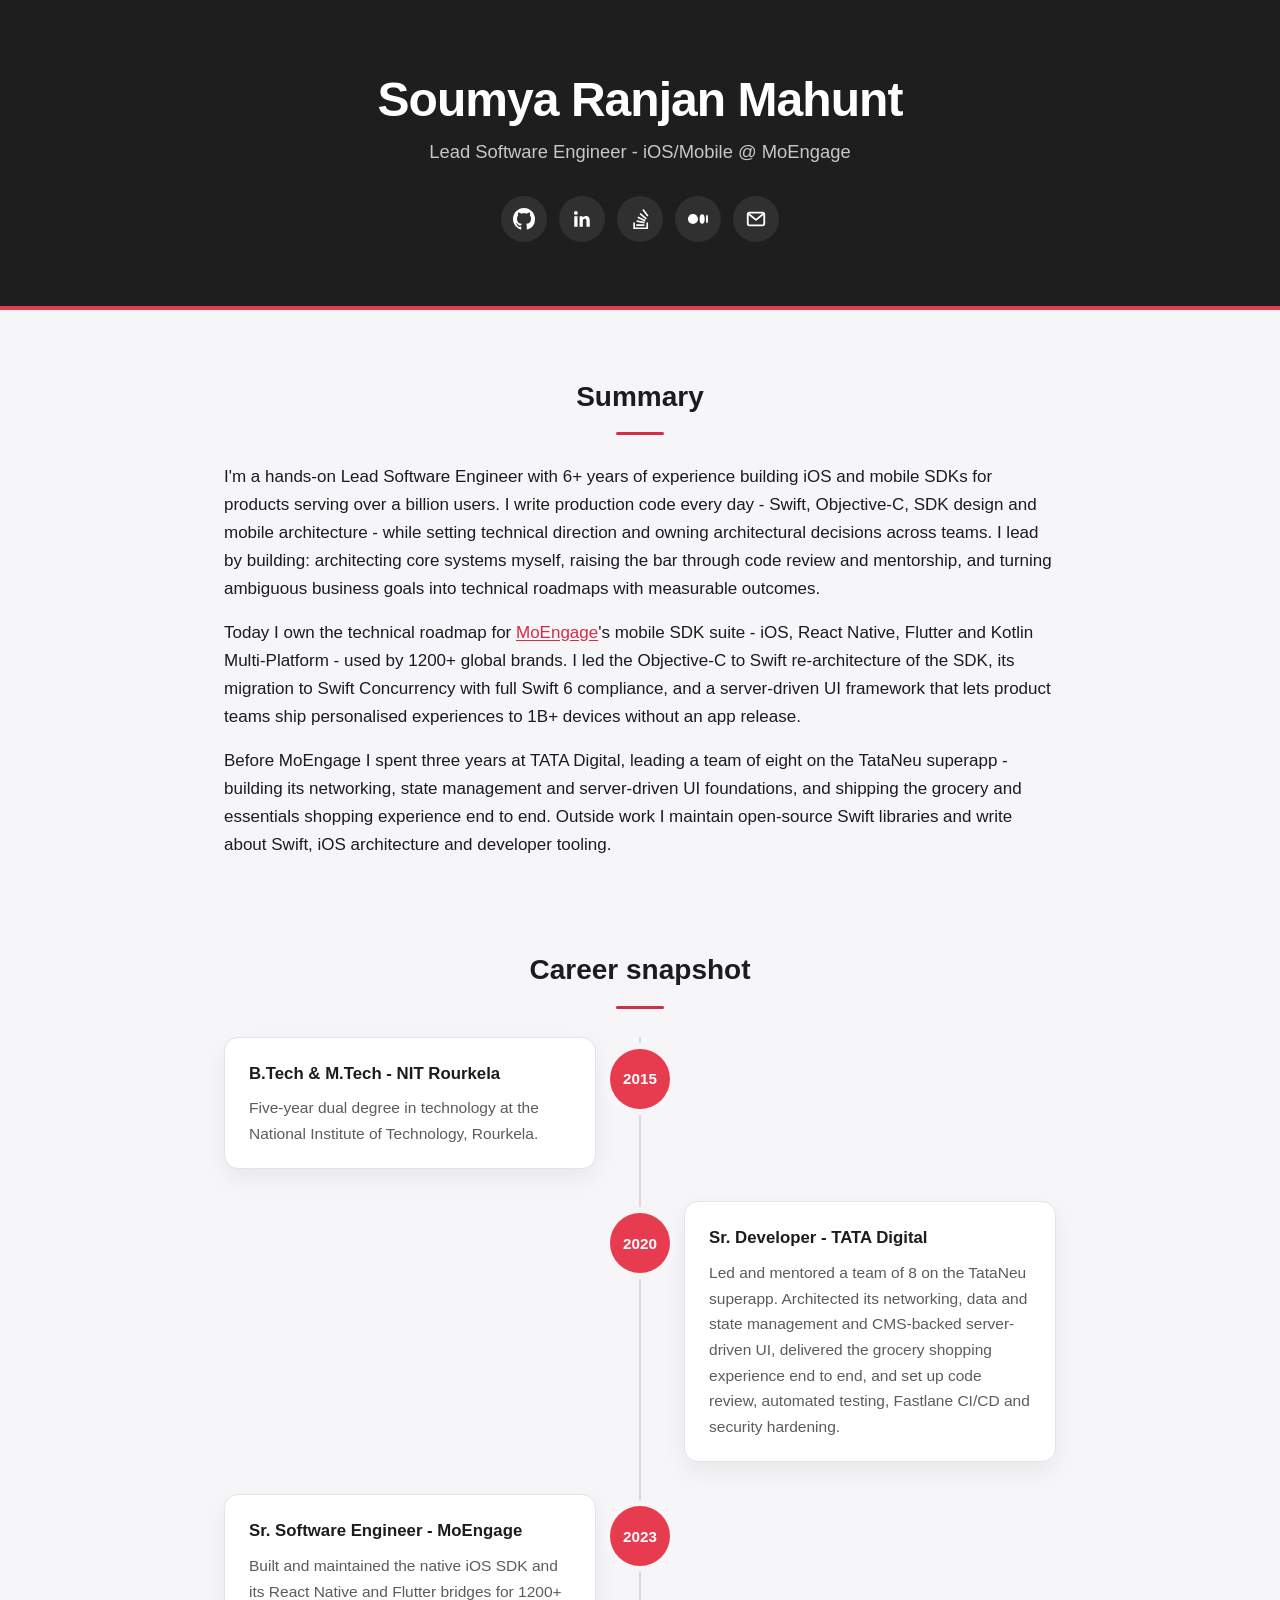
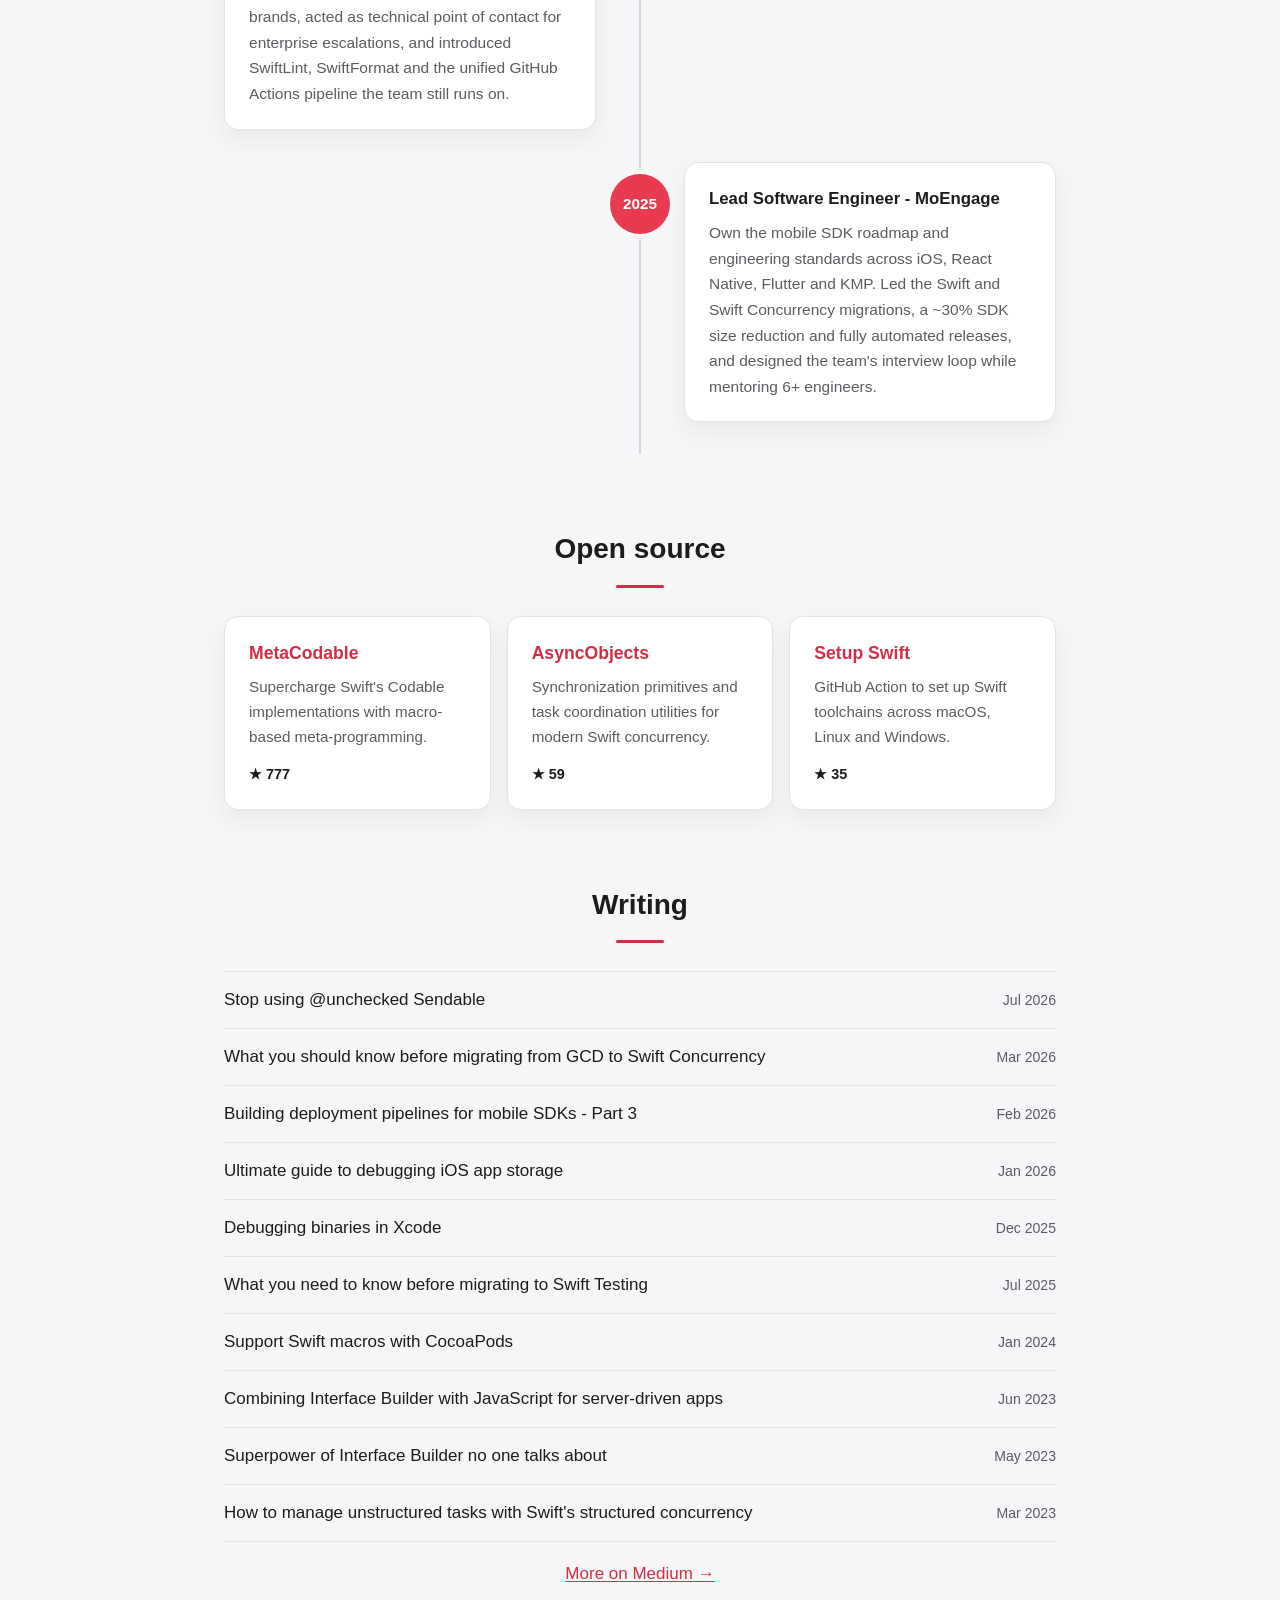
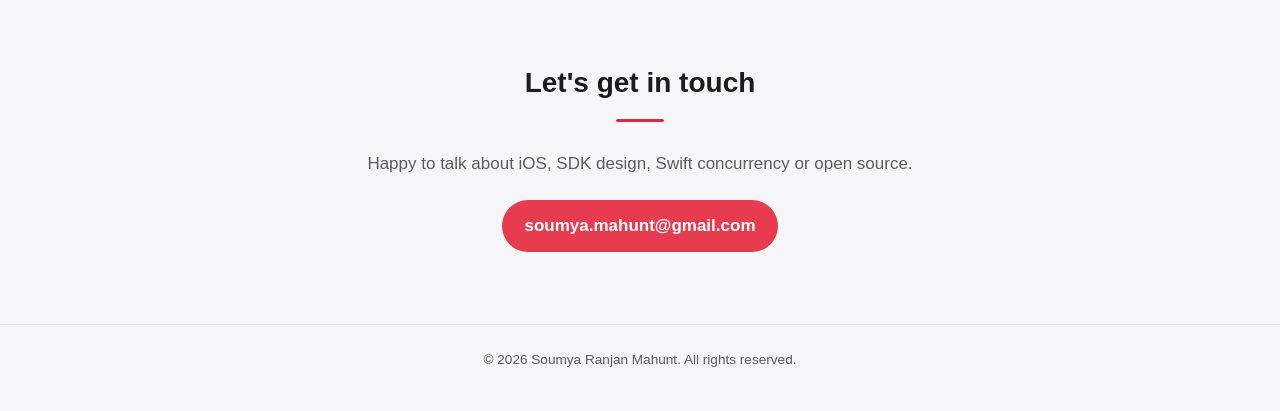
==== index.html @ 9315986a "Update site from soumyamahunt/resume@72ed7e2" ====
<!DOCTYPE html>
<html lang="en">

<head>
  <meta charset="utf-8">
  <meta name="viewport" content="width=device-width, initial-scale=1">
  <title>Soumya Ranjan Mahunt</title>
  <meta name="description" content="Lead Software Engineer - iOS/Mobile at MoEngage. Swift, SDK design and mobile architecture for products serving 1B+ users.">
  <meta property="og:type" content="profile">
  <meta property="og:title" content="Soumya Ranjan Mahunt - Lead Software Engineer, iOS/Mobile">
  <meta property="og:description" content="Swift, SDK design and mobile architecture for products serving 1B+ users.">
  <meta name="color-scheme" content="light dark">
  <link rel="icon" href="data:image/svg+xml,%3Csvg xmlns='http://www.w3.org/2000/svg' viewBox='0 0 32 32'%3E%3Crect width='32' height='32' rx='7' fill='%23e73b50'/%3E%3Ctext x='16' y='22' font-family='system-ui,sans-serif' font-size='15' font-weight='700' fill='white' text-anchor='middle'%3ESM%3C/text%3E%3C/svg%3E">
  <link rel="stylesheet" href="styles.css">
</head>

<body>
  <header class="hero">
    <h1>Soumya Ranjan Mahunt</h1>
    <p class="role">Lead Software Engineer - iOS/Mobile @ MoEngage</p>
    <nav class="social" aria-label="Profiles">
      <a href="https://github.com/soumyamahunt" aria-label="GitHub" rel="noopener noreferrer">
        <svg viewBox="0 0 16 16" aria-hidden="true"><path fill="currentColor" d="M8 0C3.58 0 0 3.58 0 8c0 3.54 2.29 6.53 5.47 7.59.4.07.55-.17.55-.38 0-.19-.01-.82-.01-1.49-2.01.37-2.53-.49-2.69-.94-.09-.23-.48-.94-.82-1.13-.28-.15-.68-.52-.01-.53.63-.01 1.08.58 1.23.82.72 1.21 1.87.87 2.33.66.07-.52.28-.87.51-1.07-1.78-.2-3.64-.89-3.64-3.95 0-.87.31-1.59.82-2.15-.08-.2-.36-1.02.08-2.12 0 0 .67-.21 2.2.82.64-.18 1.32-.27 2-.27.68 0 1.36.09 2 .27 1.53-1.04 2.2-.82 2.2-.82.44 1.1.16 1.92.08 2.12.51.56.82 1.27.82 2.15 0 3.07-1.87 3.75-3.65 3.95.29.25.54.73.54 1.48 0 1.07-.01 1.93-.01 2.2 0 .21.15.46.55.38A8.013 8.013 0 0016 8c0-4.42-3.58-8-8-8z"/></svg>
      </a>
      <a href="https://www.linkedin.com/in/soumya-ranjan-mahunt-2a4ab2148/" aria-label="LinkedIn" rel="noopener noreferrer">
        <svg viewBox="0 0 24 24" aria-hidden="true"><path fill="currentColor" d="M20.45 20.45h-3.56v-5.57c0-1.33-.02-3.04-1.85-3.04-1.85 0-2.14 1.45-2.14 2.94v5.67H9.35V9h3.41v1.56h.05c.48-.9 1.64-1.85 3.37-1.85 3.6 0 4.27 2.37 4.27 5.46v6.28zM5.34 7.43a2.06 2.06 0 110-4.13 2.06 2.06 0 010 4.13zM7.12 20.45H3.56V9h3.56v11.45z"/></svg>
      </a>
      <a href="https://stackoverflow.com/users/13225760/soumya-mahunt" aria-label="Stack Overflow" rel="noopener noreferrer">
        <svg viewBox="0 0 24 24" aria-hidden="true"><path fill="currentColor" d="M18.99 21.3v-5.36h1.78V23H4.7v-7.06h1.78v5.36h12.51zM8.08 15.04l8.75 1.83.37-1.76-8.75-1.83-.37 1.76zm1.15-4.19l8.1 3.78.75-1.62-8.1-3.78-.75 1.62zm2.25-3.97l6.87 5.71 1.14-1.37-6.87-5.71-1.14 1.37zM15.91 1l-1.44 1.07 5.33 7.17 1.44-1.07L15.91 1zM7.87 19.5h8.93v-1.8H7.87v1.8z"/></svg>
      </a>
      <a href="https://soumyamahunt.medium.com/" aria-label="Medium" rel="noopener noreferrer">
        <svg viewBox="0 0 24 24" aria-hidden="true"><circle cx="6.5" cy="12" r="5.5" fill="currentColor"/><ellipse cx="16.5" cy="12" rx="2.8" ry="5.2" fill="currentColor"/><ellipse cx="21.8" cy="12" rx="1.1" ry="4.6" fill="currentColor"/></svg>
      </a>
      <a href="mailto:soumya.mahunt@gmail.com" aria-label="Email">
        <svg viewBox="0 0 24 24" aria-hidden="true"><rect x="3" y="5" width="18" height="14" rx="2" fill="none" stroke="currentColor" stroke-width="2"/><path d="M3.5 6l8.5 7 8.5-7" fill="none" stroke="currentColor" stroke-width="2" stroke-linejoin="round"/></svg>
      </a>
    </nav>
  </header>

  <main>
    <section id="summary">
      <h2>Summary</h2>
      <p>
        I'm a hands-on Lead Software Engineer with 6+ years of experience building iOS and mobile SDKs for products serving
        over a billion users. I write production code every day - Swift, Objective-C, SDK design and mobile architecture -
        while setting technical direction and owning architectural decisions across teams. I lead by building: architecting
        core systems myself, raising the bar through code review and mentorship, and turning ambiguous business goals into
        technical roadmaps with measurable outcomes.
      </p>
      <p>
        Today I own the technical roadmap for <a href="https://www.moengage.com/" rel="noopener noreferrer">MoEngage</a>'s
        mobile SDK suite - iOS, React Native, Flutter and Kotlin Multi-Platform - used by 1200+ global brands. I led the
        Objective-C to Swift re-architecture of the SDK, its migration to Swift Concurrency with full Swift 6 compliance,
        and a server-driven UI framework that lets product teams ship personalised experiences to 1B+ devices without an
        app release.
      </p>
      <p>
        Before MoEngage I spent three years at TATA Digital, leading a team of eight on the TataNeu superapp - building its
        networking, state management and server-driven UI foundations, and shipping the grocery and essentials shopping
        experience end to end. Outside work I maintain open-source Swift libraries and write about Swift, iOS architecture
        and developer tooling.
      </p>
    </section>

    <section id="career">
      <h2>Career snapshot</h2>
      <ol class="timeline">
        <li>
          <span class="year">2015</span>
          <div class="card">
            <h3>B.Tech &amp; M.Tech - NIT Rourkela</h3>
            <p>Five-year dual degree in technology at the National Institute of Technology, Rourkela.</p>
          </div>
        </li>
        <li>
          <span class="year">2020</span>
          <div class="card">
            <h3>Sr. Developer - TATA Digital</h3>
            <p>
              Led and mentored a team of 8 on the TataNeu superapp. Architected its networking, data and state management
              and CMS-backed server-driven UI, delivered the grocery shopping experience end to end, and set up code review,
              automated testing, Fastlane CI/CD and security hardening.
            </p>
          </div>
        </li>
        <li>
          <span class="year">2023</span>
          <div class="card">
            <h3>Sr. Software Engineer - MoEngage</h3>
            <p>
              Built and maintained the native iOS SDK and its React Native and Flutter bridges for 1200+ brands, acted as
              technical point of contact for enterprise escalations, and introduced SwiftLint, SwiftFormat and the unified
              GitHub Actions pipeline the team still runs on.
            </p>
          </div>
        </li>
        <li>
          <span class="year">2025</span>
          <div class="card">
            <h3>Lead Software Engineer - MoEngage</h3>
            <p>
              Own the mobile SDK roadmap and engineering standards across iOS, React Native, Flutter and KMP. Led the Swift
              and Swift Concurrency migrations, a ~30% SDK size reduction and fully automated releases, and designed the
              team's interview loop while mentoring 6+ engineers.
            </p>
          </div>
        </li>
      </ol>
    </section>

    <section id="open-source">
      <h2>Open source</h2>
      <div class="projects">
        <a class="project" href="https://github.com/SwiftyLab/MetaCodable" rel="noopener noreferrer">
          <h3>MetaCodable</h3>
          <p>Supercharge Swift's Codable implementations with macro-based meta-programming.</p>
          <span class="stars" data-repo="SwiftyLab/MetaCodable">★ 777</span>
        </a>
        <a class="project" href="https://github.com/SwiftyLab/AsyncObjects" rel="noopener noreferrer">
          <h3>AsyncObjects</h3>
          <p>Synchronization primitives and task coordination utilities for modern Swift concurrency.</p>
          <span class="stars" data-repo="SwiftyLab/AsyncObjects">★ 59</span>
        </a>
        <a class="project" href="https://github.com/SwiftyLab/setup-swift" rel="noopener noreferrer">
          <h3>Setup Swift</h3>
          <p>GitHub Action to set up Swift toolchains across macOS, Linux and Windows.</p>
          <span class="stars" data-repo="SwiftyLab/setup-swift">★ 35</span>
        </a>
      </div>
    </section>

    <section id="writing">
      <h2>Writing</h2>
      <ul class="posts">
        <li><a href="https://soumyamahunt.medium.com/stop-using-unchecked-sendable-2e00bd6cb122" rel="noopener noreferrer">Stop using @unchecked Sendable</a><time datetime="2026-07">Jul 2026</time></li>
        <li><a href="https://soumyamahunt.medium.com/what-you-should-know-before-migrating-from-gcd-to-swift-concurrency-74d4d9b2c4e1" rel="noopener noreferrer">What you should know before migrating from GCD to Swift Concurrency</a><time datetime="2026-03">Mar 2026</time></li>
        <li><a href="https://medium.com/life-at-moengage/building-deployment-pipelines-for-mobile-sdks-part-3-3d4da6b915b4" rel="noopener noreferrer">Building deployment pipelines for mobile SDKs - Part 3</a><time datetime="2026-02">Feb 2026</time></li>
        <li><a href="https://soumyamahunt.medium.com/ultimate-guide-to-debugging-ios-app-storage-159b0c798f82" rel="noopener noreferrer">Ultimate guide to debugging iOS app storage</a><time datetime="2026-01">Jan 2026</time></li>
        <li><a href="https://soumyamahunt.medium.com/debugging-binaries-in-xcode-c40625a2ed5b" rel="noopener noreferrer">Debugging binaries in Xcode</a><time datetime="2025-12">Dec 2025</time></li>
        <li><a href="https://soumyamahunt.medium.com/what-you-need-to-know-before-migrating-to-swift-testing-b9c1d749ebd5" rel="noopener noreferrer">What you need to know before migrating to Swift Testing</a><time datetime="2025-07">Jul 2025</time></li>
        <li><a href="https://soumyamahunt.medium.com/support-swift-macros-with-cocoapods-3911f9317042" rel="noopener noreferrer">Support Swift macros with CocoaPods</a><time datetime="2024-01">Jan 2024</time></li>
        <li><a href="https://medium.com/better-programming/combining-interface-builder-with-javascript-for-server-driven-apps-c1f907c1294" rel="noopener noreferrer">Combining Interface Builder with JavaScript for server-driven apps</a><time datetime="2023-06">Jun 2023</time></li>
        <li><a href="https://itnext.io/superpower-of-interface-builder-no-one-talks-about-430c5ffcc6e1" rel="noopener noreferrer">Superpower of Interface Builder no one talks about</a><time datetime="2023-05">May 2023</time></li>
        <li><a href="https://itnext.io/how-to-manage-unstructured-tasks-with-swifts-structured-concurrency-6cc4329b4d13" rel="noopener noreferrer">How to manage unstructured tasks with Swift's structured concurrency</a><time datetime="2023-03">Mar 2023</time></li>
      </ul>
      <p class="more"><a href="https://soumyamahunt.medium.com/" rel="noopener noreferrer">More on Medium →</a></p>
    </section>

    <section id="contact">
      <h2>Let's get in touch</h2>
      <p>Happy to talk about iOS, SDK design, Swift concurrency or open source.</p>
      <a class="button" href="mailto:soumya.mahunt@gmail.com">soumya.mahunt@gmail.com</a>
    </section>
  </main>

  <footer>© 2026 Soumya Ranjan Mahunt. All rights reserved.</footer>

  <script>
    // Refresh star counts from GitHub; the static values remain if this fails.
    document.querySelectorAll('.stars[data-repo]').forEach(function (el) {
      fetch('https://api.github.com/repos/' + el.dataset.repo)
        .then(function (r) { return r.ok ? r.json() : null; })
        .then(function (d) { if (d && typeof d.stargazers_count === 'number') el.textContent = '★ ' + d.stargazers_count; })
        .catch(function () {});
    });
  </script>
</body>

</html>
---- styles.css ----
:root {
  --bg: #f6f6f8;
  --surface: #ffffff;
  --text: #1c1c1e;
  --muted: #5b5b61;
  --border: #e4e4e7;
  --accent: #d12f45;
  --line: #d9d9de;
  --shadow: 0 10px 24px rgba(0, 0, 0, 0.06);
  --hero-bg: #1e1e1e;
  --hero-text: #ffffff;
  --hero-muted: #c7c7cc;
}

@media (prefers-color-scheme: dark) {
  :root {
    --bg: #111113;
    --surface: #1b1b1f;
    --text: #ececef;
    --muted: #a1a1a8;
    --border: #2c2c31;
    --accent: #ff5a6e;
    --line: #34343a;
    --shadow: none;
    --hero-bg: #1b1b1f;
  }
}

* {
  box-sizing: border-box;
}

html {
  -webkit-text-size-adjust: 100%;
  scroll-behavior: smooth;
}

body {
  margin: 0;
  background: var(--bg);
  color: var(--text);
  font: 17px/1.65 -apple-system, BlinkMacSystemFont, "Segoe UI", Roboto, "Helvetica Neue", Arial, sans-serif;
}

a {
  color: var(--accent);
  text-underline-offset: 2px;
}

/* Hero */

.hero {
  padding: 72px 16px 64px;
  background: var(--hero-bg);
  color: var(--hero-text);
  text-align: center;
  border-bottom: 4px solid #e73b50;
}

.hero h1 {
  margin: 0;
  font-size: clamp(2rem, 6vw, 3rem);
  line-height: 1.15;
  letter-spacing: -0.02em;
}

.role {
  margin: 10px 0 0;
  font-size: 1.15rem;
  color: var(--hero-muted);
}

.social {
  display: flex;
  justify-content: center;
  flex-wrap: wrap;
  gap: 12px;
  margin-top: 28px;
}

.social a {
  display: grid;
  place-items: center;
  width: 46px;
  height: 46px;
  border-radius: 50%;
  background: rgba(255, 255, 255, 0.08);
  color: var(--hero-text);
  transition: background 0.15s;
}

.social a:hover {
  background: #e73b50;
}

.social svg {
  width: 22px;
  height: 22px;
}

/* Sections */

main {
  max-width: 880px;
  margin: 0 auto;
  padding: 0 24px;
}

section {
  padding: 64px 0 8px;
}

section > h2 {
  margin: 0 0 28px;
  font-size: 1.75rem;
  text-align: center;
}

section > h2::after {
  content: "";
  display: block;
  width: 48px;
  height: 3px;
  margin: 12px auto 0;
  border-radius: 2px;
  background: var(--accent);
}

#summary p {
  margin: 0 0 16px;
}

/* Career timeline */

.timeline {
  position: relative;
  margin: 0;
  padding: 0;
  list-style: none;
}

.timeline::before {
  content: "";
  position: absolute;
  top: 0;
  bottom: 0;
  left: 50%;
  width: 2px;
  margin-left: -1px;
  background: var(--line);
}

.timeline li {
  position: relative;
  width: 50%;
  padding: 0 44px 32px 0;
}

.timeline li:nth-child(even) {
  margin-left: 50%;
  padding: 0 0 32px 44px;
}

.year {
  position: absolute;
  top: 12px;
  right: -30px;
  z-index: 1;
  display: grid;
  place-items: center;
  width: 60px;
  height: 60px;
  border-radius: 50%;
  background: #e73b50;
  color: #ffffff;
  font-weight: 800;
  font-size: 0.95rem;
  box-shadow: 0 0 0 6px var(--bg);
}

.timeline li:nth-child(even) .year {
  right: auto;
  left: -30px;
}

.card {
  padding: 22px 24px;
  border: 1px solid var(--border);
  border-radius: 14px;
  background: var(--surface);
  box-shadow: var(--shadow);
}

.card h3 {
  margin: 0 0 8px;
  font-size: 1.05rem;
}

.card p {
  margin: 0;
  color: var(--muted);
  font-size: 0.97rem;
}

/* Open source */

.projects {
  display: grid;
  grid-template-columns: repeat(auto-fit, minmax(230px, 1fr));
  gap: 16px;
}

.project {
  display: flex;
  flex-direction: column;
  padding: 22px 24px;
  border: 1px solid var(--border);
  border-radius: 14px;
  background: var(--surface);
  box-shadow: var(--shadow);
  color: inherit;
  text-decoration: none;
  transition: border-color 0.15s, transform 0.15s;
}

.project:hover {
  border-color: var(--accent);
  transform: translateY(-2px);
}

.project h3 {
  margin: 0 0 6px;
  font-size: 1.1rem;
  color: var(--accent);
}

.project p {
  flex: 1;
  margin: 0 0 14px;
  color: var(--muted);
  font-size: 0.95rem;
}

.stars {
  font-size: 0.9rem;
  font-weight: 600;
}

/* Writing */

.posts {
  margin: 0;
  padding: 0;
  list-style: none;
  border-top: 1px solid var(--border);
}

.posts li {
  display: flex;
  gap: 16px;
  align-items: baseline;
  justify-content: space-between;
  padding: 14px 0;
  border-bottom: 1px solid var(--border);
}

.posts a {
  color: var(--text);
  font-weight: 500;
  text-decoration: none;
}

.posts a:hover {
  color: var(--accent);
  text-decoration: underline;
}

.posts time {
  flex: none;
  color: var(--muted);
  font-size: 0.88rem;
  font-variant-numeric: tabular-nums;
}

.more {
  margin: 18px 0 0;
  text-align: center;
}

/* Contact */

#contact {
  padding-bottom: 72px;
  text-align: center;
}

#contact p {
  margin: 0 0 22px;
  color: var(--muted);
}

.button {
  display: inline-block;
  padding: 12px 22px;
  border-radius: 999px;
  background: #e73b50;
  color: #ffffff;
  font-weight: 600;
  text-decoration: none;
  overflow-wrap: anywhere;
}

.button:hover {
  background: #cf2c41;
}

footer {
  padding: 24px 16px 40px;
  border-top: 1px solid var(--border);
  color: var(--muted);
  font-size: 0.85rem;
  text-align: center;
}

@media (max-width: 720px) {
  body {
    font-size: 16px;
  }

  main {
    padding: 0 16px;
  }

  section {
    padding-top: 52px;
  }

  .timeline::before {
    left: 24px;
  }

  .timeline li,
  .timeline li:nth-child(even) {
    width: auto;
    margin-left: 0;
    padding: 0 0 24px 64px;
  }

  .year,
  .timeline li:nth-child(even) .year {
    top: 0;
    left: 0;
    right: auto;
    width: 48px;
    height: 48px;
    font-size: 0.82rem;
  }

  .posts li {
    flex-direction: column;
    gap: 2px;
  }
}
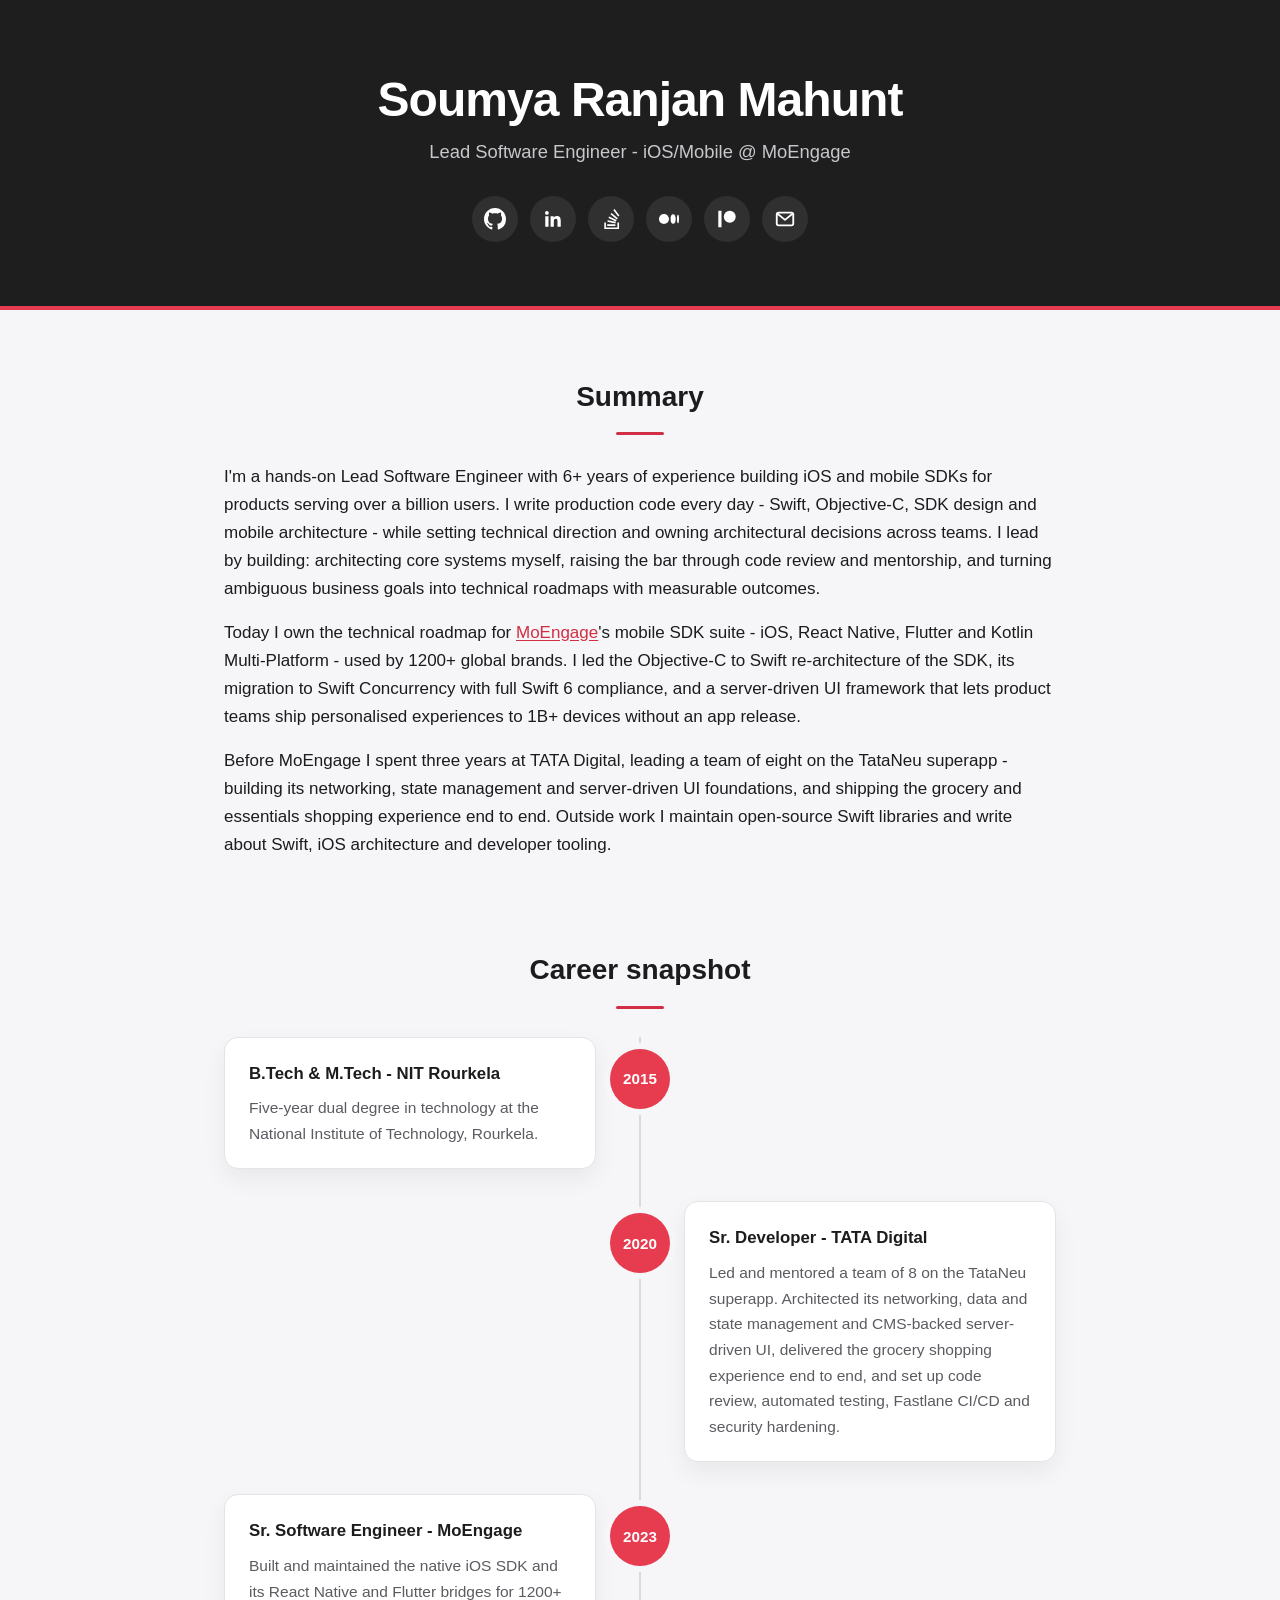
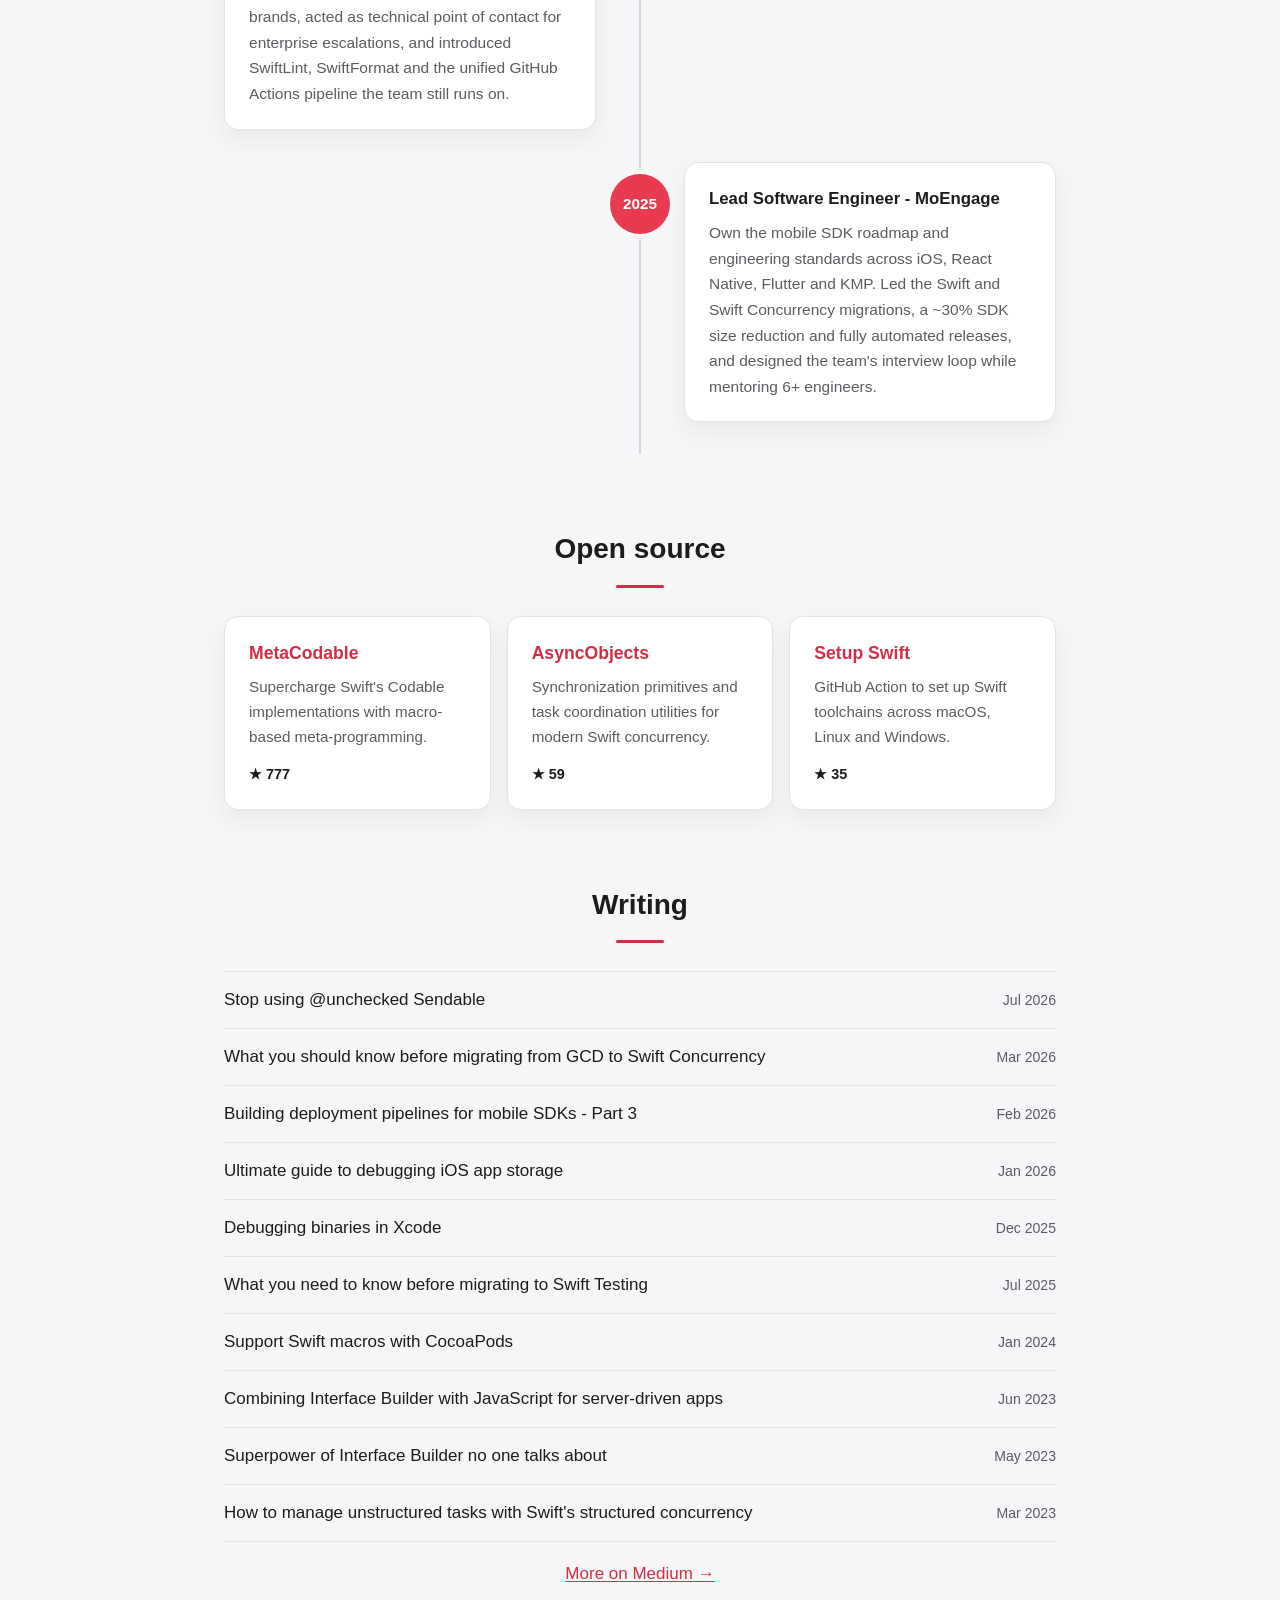
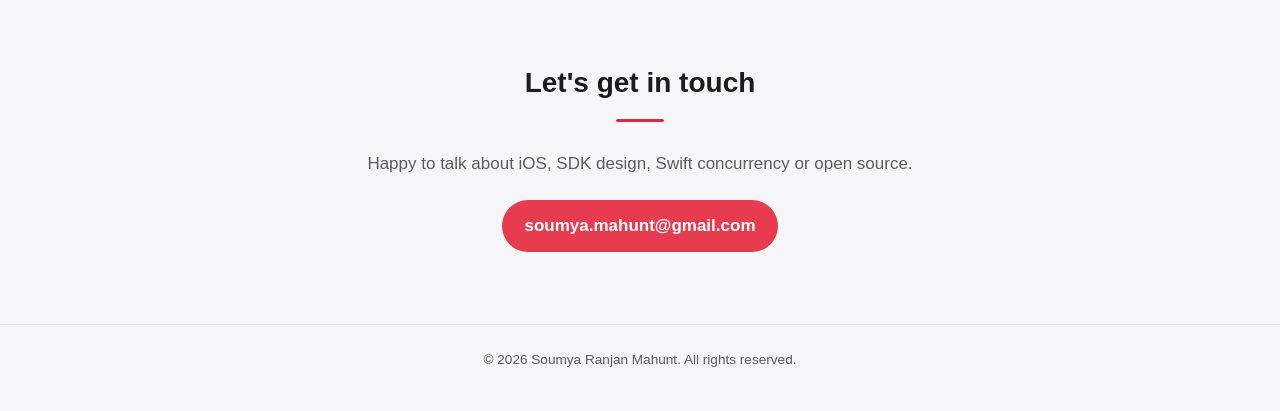
==== commit d5dae118: "feat: added sponsorships" ====
--- a/index.html
+++ b/index.html
@@ -30,6 +30,9 @@
       </a>
       <a href="https://soumyamahunt.medium.com/" aria-label="Medium" rel="noopener noreferrer">
         <svg viewBox="0 0 24 24" aria-hidden="true"><circle cx="6.5" cy="12" r="5.5" fill="currentColor"/><ellipse cx="16.5" cy="12" rx="2.8" ry="5.2" fill="currentColor"/><ellipse cx="21.8" cy="12" rx="1.1" ry="4.6" fill="currentColor"/></svg>
+      </a>
+      <a href="https://www.patreon.com/SoumyaMahunt" aria-label="Patreon" rel="noopener noreferrer">
+        <svg viewBox="0 0 24 24" aria-hidden="true"><circle cx="15" cy="9.5" r="6.5" fill="currentColor"/><rect x="2.5" y="3" width="3.5" height="18" fill="currentColor"/></svg>
       </a>
       <a href="mailto:soumya.mahunt@gmail.com" aria-label="Email">
         <svg viewBox="0 0 24 24" aria-hidden="true"><rect x="3" y="5" width="18" height="14" rx="2" fill="none" stroke="currentColor" stroke-width="2"/><path d="M3.5 6l8.5 7 8.5-7" fill="none" stroke="currentColor" stroke-width="2" stroke-linejoin="round"/></svg>
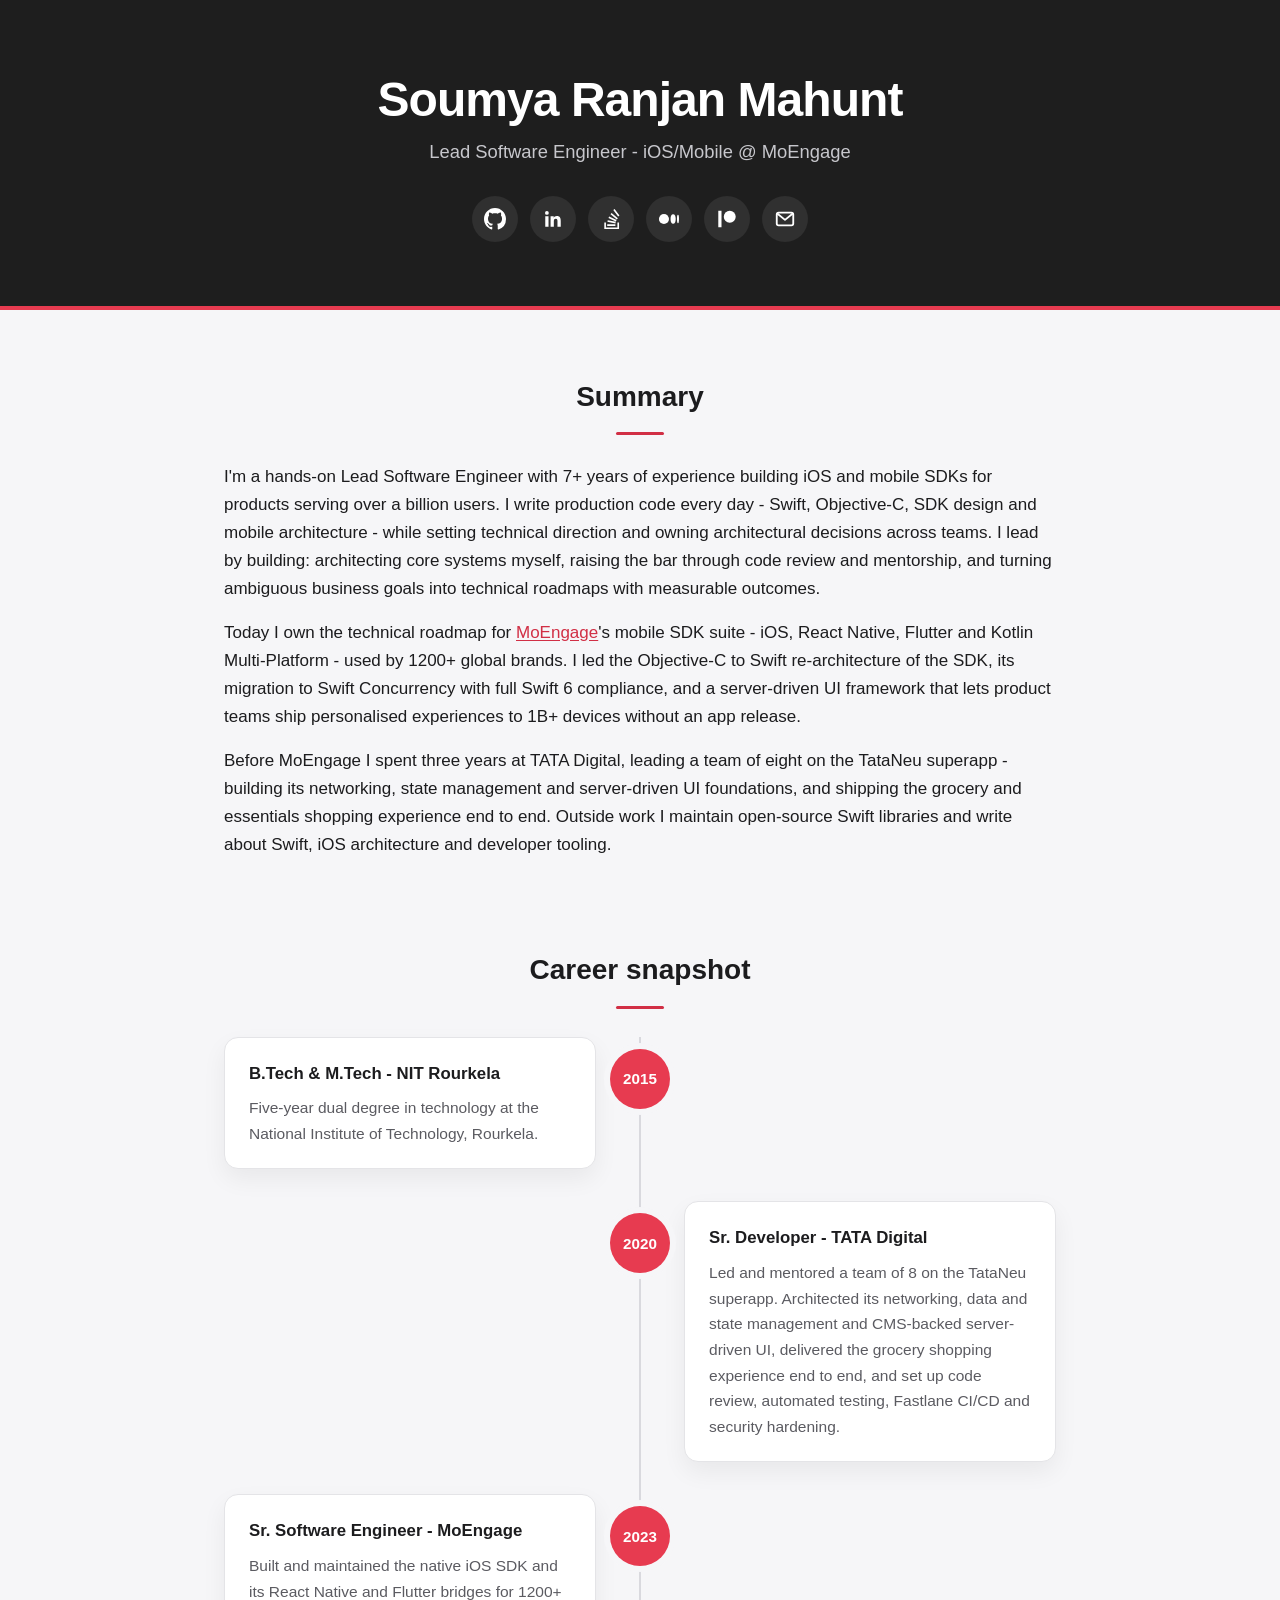
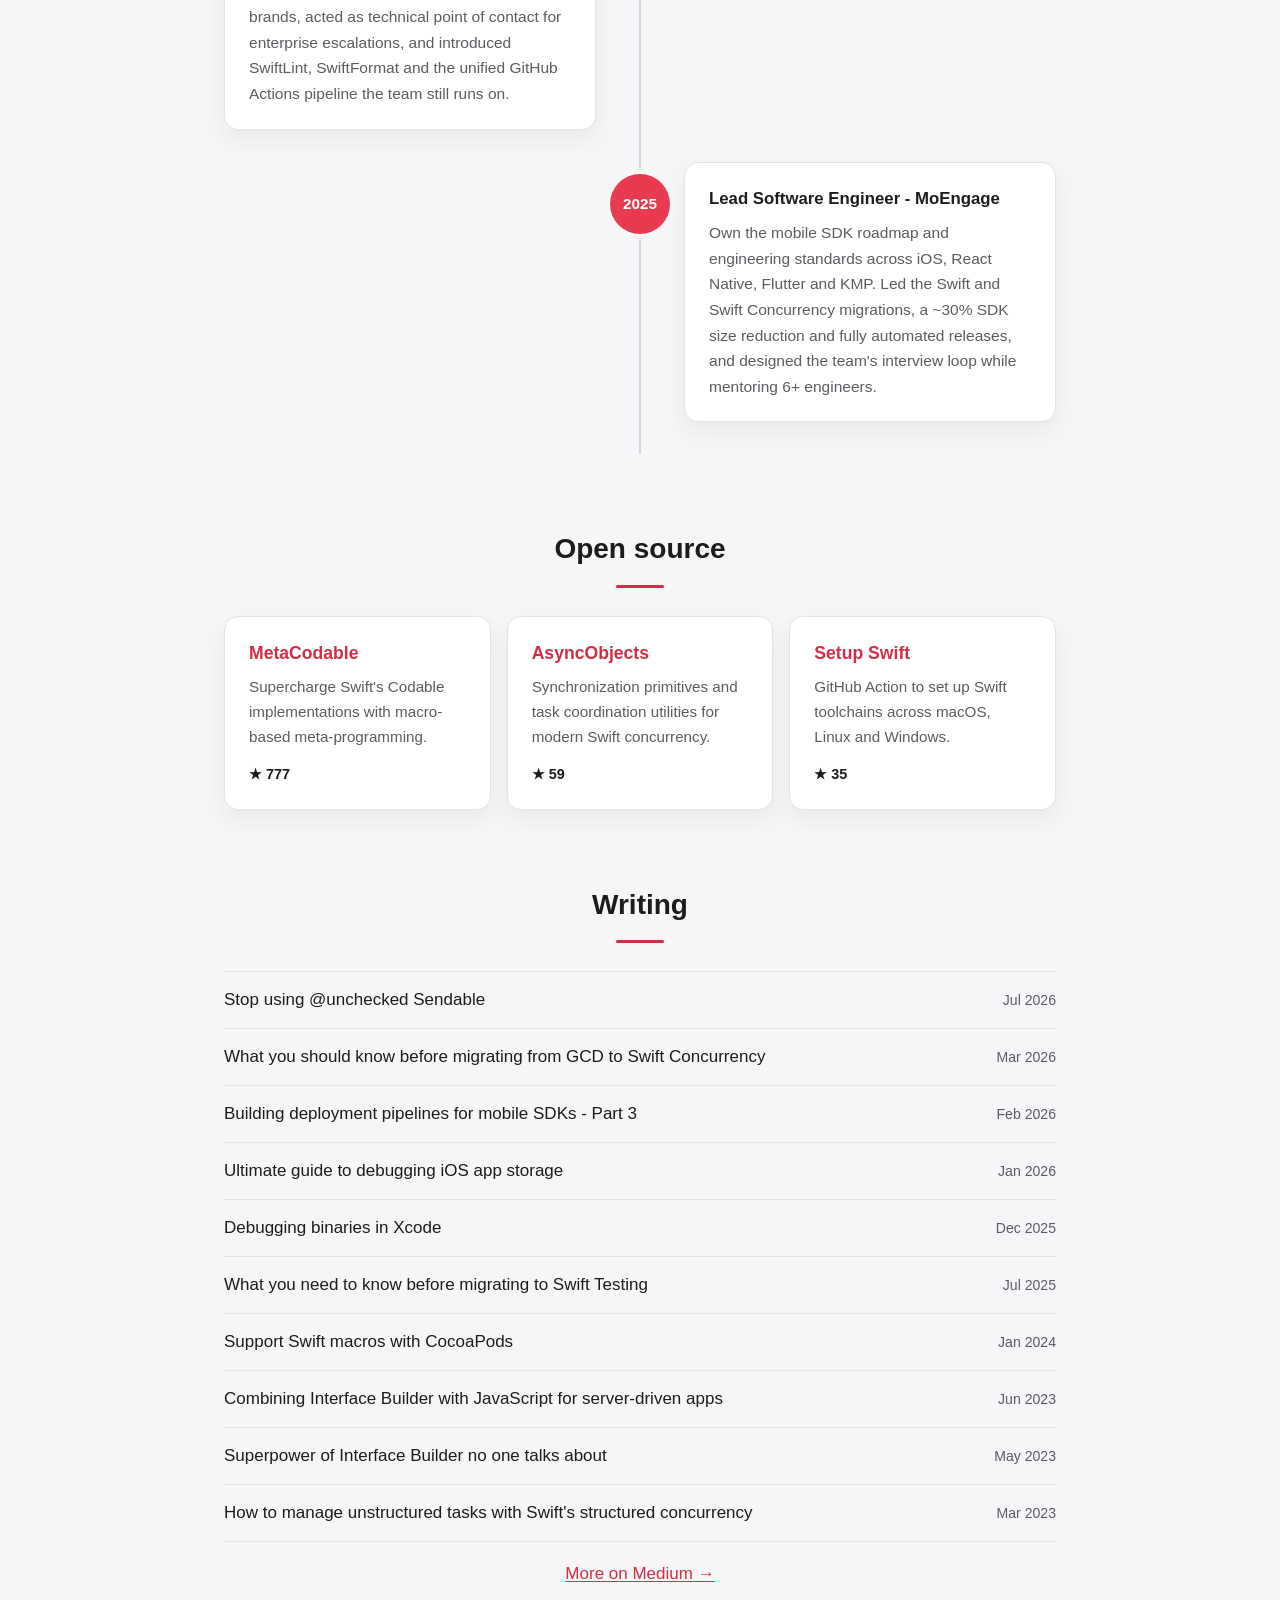
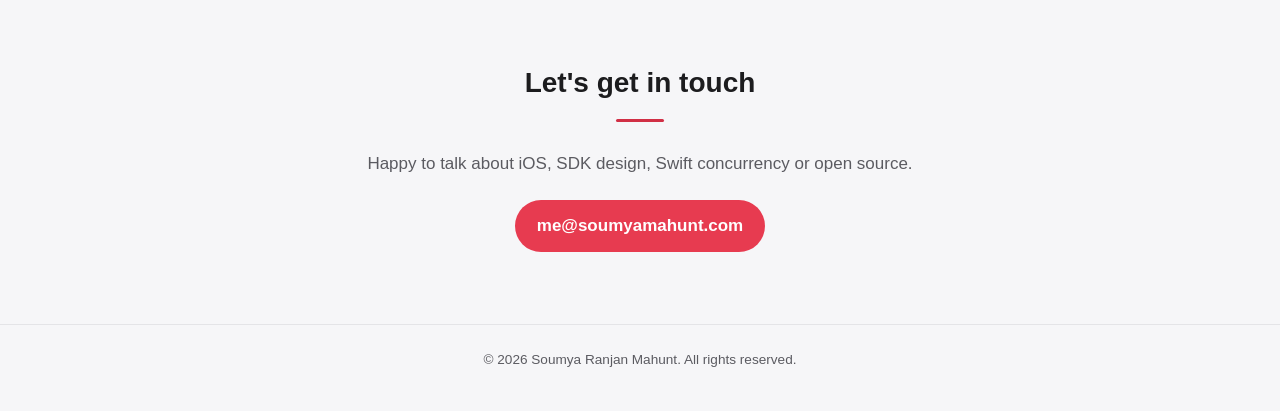
==== commit 16ad6942: "Update site from soumyamahunt/resume@4aced4d" ====
--- a/index.html
+++ b/index.html
@@ -34,7 +34,7 @@
       <a href="https://www.patreon.com/SoumyaMahunt" aria-label="Patreon" rel="noopener noreferrer">
         <svg viewBox="0 0 24 24" aria-hidden="true"><circle cx="15" cy="9.5" r="6.5" fill="currentColor"/><rect x="2.5" y="3" width="3.5" height="18" fill="currentColor"/></svg>
       </a>
-      <a href="mailto:soumya.mahunt@gmail.com" aria-label="Email">
+      <a href="mailto:me@soumyamahunt.com" aria-label="Email">
         <svg viewBox="0 0 24 24" aria-hidden="true"><rect x="3" y="5" width="18" height="14" rx="2" fill="none" stroke="currentColor" stroke-width="2"/><path d="M3.5 6l8.5 7 8.5-7" fill="none" stroke="currentColor" stroke-width="2" stroke-linejoin="round"/></svg>
       </a>
     </nav>
@@ -44,7 +44,7 @@
     <section id="summary">
       <h2>Summary</h2>
       <p>
-        I'm a hands-on Lead Software Engineer with 6+ years of experience building iOS and mobile SDKs for products serving
+        I'm a hands-on Lead Software Engineer with 7+ years of experience building iOS and mobile SDKs for products serving
         over a billion users. I write production code every day - Swift, Objective-C, SDK design and mobile architecture -
         while setting technical direction and owning architectural decisions across teams. I lead by building: architecting
         core systems myself, raising the bar through code review and mentorship, and turning ambiguous business goals into
@@ -152,7 +152,7 @@
     <section id="contact">
       <h2>Let's get in touch</h2>
       <p>Happy to talk about iOS, SDK design, Swift concurrency or open source.</p>
-      <a class="button" href="mailto:soumya.mahunt@gmail.com">soumya.mahunt@gmail.com</a>
+      <a class="button" href="mailto:me@soumyamahunt.com">me@soumyamahunt.com</a>
     </section>
   </main>
 
